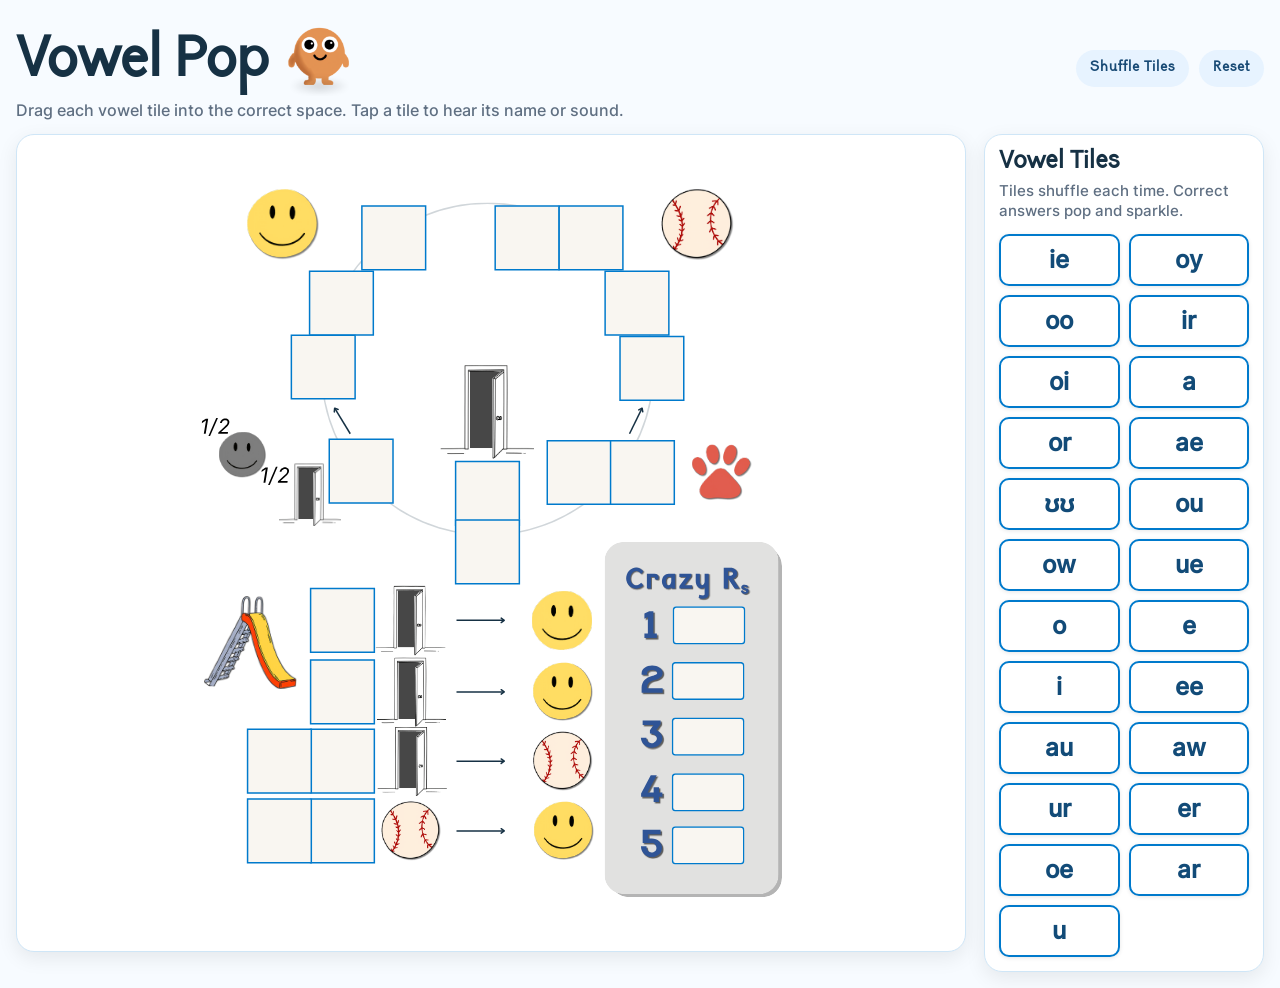
==== vowel-pop/index.html @ da7e0bbd "Create Sounds2Print Interactive platform" ====
<!doctype html>
<html lang="en">
  <head>
    <meta charset="UTF-8" />
    <meta name="viewport" content="width=device-width, initial-scale=1.0" />
    <title>Vowel Pop</title>
    <link rel="stylesheet" href="styles.css" />
    <link rel="icon" href="assets/images/favicon.svg" type="image/svg" />
  </head>

  <body>
    <main class="vowel-pop-app">
      <header class="vp-header">
        <div>
          <div id="confetti-container"></div>
          <h1>
            Vowel Pop
            <img
              src="assets/images/poppi-stand.png"
              alt="Poppi the vowel popper"
              class="poppi-icon"
            />
          </h1>
          <p>
            Drag each vowel tile into the correct space. Tap a tile to hear its
            name or sound.
          </p>
        </div>

        <div class="vp-actions">
          <button id="shuffleBtn" type="button">Shuffle Tiles</button>
          <button id="resetBtn" type="button">Reset</button>
        </div>
      </header>

      <section class="vp-layout">
        <section class="chart-panel">
          <div class="chart-stage" id="chartStage">
            <img
              src="assets/images/vc-chart.svg"
              alt="Blank vowel chart"
              class="chart-image"
              draggable="false"
            />
            <div id="zonesLayer" class="zones-layer"></div>
          </div>
        </section>

        <aside class="tile-tray">
          <h2>Vowel Tiles</h2>
          <p>Tiles shuffle each time. Correct answers pop and sparkle.</p>
          <div id="tiles" class="tiles-grid"></div>
        </aside>
      </section>
    </main>

    <div id="toast" class="toast"></div>

    <div
      id="celebration-overlay"
      class="celebration-overlay"
      style="display: none"
    >
      <div id="overlayBackdrop" class="overlay-backdrop"></div>
      <div class="celebration-content">
        <h2>Congratulations!</h2>
        <p>You placed all the vowels correctly!</p>
        <img
          id="poppi-celebration"
          src="assets/images/poppi-jump-1.png"
          alt="Poppi celebrating"
        />
        <div class="celebration-button-section">
          <button id="playAgainBtn" type="button">Play Again</button>
          <button id="closeBtn" type="button">Close</button>
        </div>
      </div>
    </div>

    <script src="app.js" defer></script>
  </body>
</html>
---- vowel-pop/styles.css ----
:root {
  --bg: #f7fbff;
  --panel: #ffffff;
  --ink: #163144;
  --muted: #5f6f82;
  --blue: #007acc;
  --blue-soft: #e7f3ff;
  --green: #6cb565;
  --dark-green: #3b6337;
  --red: #d95a4e;
  --dark-red: #7d342d;
  --border: #cfe6f7;
  --yellow: #f2cd5e;
  --orange: #d98452;
  --white: #f9f6f1;
  --shadow: 0 6px 20px rgba(0, 0, 0, 0.08);
}
@font-face {
  font-family: "SylexiadSansMedium";
  src:
    url("assets/fonts/Sylexiad/Sylexiad Sans Medium/TrueType ttf/SylexiadSansMedium.ttf")
      format("opentype"),
    url("assets/fonts/Sylexiad/Sylexiad Sans Medium/TrueType ttf/SylexiadSansMedium.woff")
      format("woff");
  font-weight: 500;
  font-style: normal;
}

@font-face {
  font-family: "SylexiadSansMedium-Italic";
  src:
    url("assets/fonts/Sylexiad/Sylexiad Sans Medium/TrueType ttf/SylexiadSansMedium-Italic.ttf")
      format("opentype"),
    url("assets/fonts/Sylexiad/Sylexiad Sans Medium/TrueType ttf/SylexiadSansMedium-Italic.woff")
      format("woff");
  font-weight: 500;
  font-style: italic;
}

@font-face {
  font-family: "SylexiadSansMedium-Bold";
  src:
    url("assets/fonts/Sylexiad/Sylexiad Sans Medium/TrueType ttf/SylexiadSansMedium-Bold.ttf")
      format("opentype"),
    url("assets/fonts/Sylexiad/Sylexiad Sans Medium/TrueType ttf/SylexiadSansMedium-Bold.woff")
      format("woff");
  font-weight: 500;
  font-style: normal;
}

@font-face {
  font-family: "SylexiadSansMedium-BItalic";
  src:
    url("assets/fonts/Sylexiad/Sylexiad Sans Medium/TrueType ttf/SylexiadSansMedium-BItalic.ttf")
      format("opentype"),
    url("assets/fonts/Sylexiad/Sylexiad Sans Medium/TrueType ttf/SylexiadSansMedium-BItalic.woff")
      format("woff");
  font-weight: 500;
  font-style: italic;
}

@font-face {
  font-family: "Inter";
  src: url("assets/fonts/Inter/Inter-VariableFont_slnt\,wght.ttf")
    format("opentype");
  font-weight: 500;
  font-style: normal;
}

@font-face {
  font-family: "Inter-light";
  src: url("assets/fonts/Inter/static/Inter-Light.ttf") format("opentype");
  font-weight: 500;
  font-style: normal;
}

* {
  box-sizing: border-box;
}

body {
  margin: 0;
  background: var(--bg);
  color: var(--ink);
  font-family: "Inter", Helvetica, sans-serif;
}

button {
  font: inherit;
}

.vowel-pop-app {
  width: min(1500px, 100%);
  margin: 0 auto;
  padding: 16px;
}

.vp-header {
  display: flex;
  justify-content: space-between;
  align-items: center;
  gap: 16px;
  margin-bottom: 14px;
}

.vp-header h1 {
  font-family: "SylexiadSansMedium", Helvetica, sans-serif;
  margin: 0 0 4px;
  font-size: clamp(3rem, 5vw, 4rem);
  display: flex;
  align-items: flex-end;
  gap: 10px;
}

.poppi-icon {
  width: min(80px, 8vw);
  margin-bottom: 0px;
}

.vp-header p {
  margin: 0;
  color: var(--muted);
}

.vp-actions {
  display: flex;
  gap: 10px;
  flex-wrap: wrap;
}

.vp-actions button {
  font-family: "SylexiadSansMedium", Helvetica, sans-serif;
  border: 0;
  border-radius: 999px;
  padding: 10px 14px;
  background: var(--blue-soft);
  color: #184a75;
  font-weight: 700;
  cursor: pointer;
  letter-spacing: 0.1cap;
}

.vp-layout {
  display: grid;
  grid-template-columns: minmax(0, 1fr) clamp(220px, 22vw, 280px);
  gap: 18px;
  align-items: start;
}

.chart-panel,
.tile-tray {
  background: var(--panel);
  border: 1px solid var(--border);
  border-radius: 18px;
  box-shadow: var(--shadow);
}

.chart-panel {
  display: flex;
  justify-content: center;
  align-items: center;
  padding: 12px;
}

.chart-stage {
  position: relative;
  height: min(88vh, 900px);
  aspect-ratio: 1700 / 2200;
  max-width: 100%;
  margin: 0 auto;
}

.chart-image,
.zones-layer {
  position: absolute;
  inset: 0;
  width: 100%;
  height: 100%;
}

.chart-image {
  object-fit: contain;
  user-select: none;
  -webkit-user-drag: none;
}

.zones-layer {
  pointer-events: none;
}

.drop-zone {
  position: absolute;
  width: 7.2%;
  height: 4.5%;
  border-radius: 12px;
  border: 2px dashed transparent;
  display: flex;
  align-items: center;
  justify-content: center;
  font-size: clamp(15px, 1.5vw, 24px);
  font-weight: 800;
  color: #10314a;
  text-align: center;
  pointer-events: auto;
  overflow: visible;
  transition:
    background 180ms ease,
    box-shadow 180ms ease,
    transform 180ms ease;
}

.drop-zone.is-hover {
  background: rgba(0, 122, 204, 0.12);
  border-color: rgba(0, 122, 204, 0.4);
}

.drop-zone.is-correct {
  background: rgba(126, 217, 87, 0.35);
  box-shadow:
    0 0 0 3px rgba(126, 217, 87, 0.18),
    0 0 16px rgba(126, 217, 87, 0.42);
  cursor: pointer;
  user-select: none;
}

.drop-zone.is-wrong {
  background: rgba(255, 107, 107, 0.32);
  box-shadow: 0 0 0 3px rgba(255, 107, 107, 0.14);
}

.tile-tray {
  position: sticky;
  top: 16px;
  padding: 14px;
  align-self: start;
  /* min-height: 80vh; */
}

.tile-tray h2 {
  font-family: "SylexiadSansMedium", Helvetica, sans-serif;
  margin: 0 0 4px;
  font-size: 1.75rem;
}

.tile-tray p {
  margin: 0 0 12px;
  color: var(--muted);
  font-size: 0.92rem;
  line-height: 1.35;
}

.tiles-grid {
  display: grid;
  grid-template-columns: repeat(2, minmax(0, 1fr));
  gap: 9px;
}

@media (max-width: 1050px) {
  .tiles-grid {
    grid-template-columns: repeat(auto-fit, minmax(70px, 1fr));
  }
}

.tile {
  min-height: 52px;
  border: 2px solid var(--blue);
  border-radius: 10px;
  background: white;
  color: #124b78;
  display: flex;
  align-items: center;
  justify-content: center;
  cursor: grab;
  user-select: none;
  font-size: clamp(18px, 2vw, 24px);
  font-weight: 800;
  box-shadow: 0 1px 4px rgba(0, 0, 0, 0.1);
  touch-action: none;
  transition:
    transform 0.15s ease,
    box-shadow 0.15s ease;
}

.tile:active {
  cursor: grabbing;
  transform: scale(1.03);
}

.tile.is-hidden {
  visibility: hidden;
  pointer-events: none;
}

.tile.is-dragging {
  margin: 0;
  z-index: 1000;
  box-shadow: 0 10px 20px rgba(0, 0, 0, 0.22);
}

/* .tile-placeholder {
  visibility: hidden;
} */

.tile-placeholder {
  border: 2px solid transparent;
  border-radius: 10px;
}

.pop {
  animation: pop 280ms ease-out;
}

@keyframes pop {
  0% {
    transform: scale(0.58);
    opacity: 0.45;
  }

  60% {
    transform: scale(1.18);
    opacity: 1;
  }

  100% {
    transform: scale(1);
    opacity: 1;
  }
}

.shake {
  animation: shake 350ms ease-in-out;
}

@keyframes shake {
  0% {
    transform: translateX(0);
  }
  20% {
    transform: translateX(-6px);
  }
  40% {
    transform: translateX(6px);
  }
  60% {
    transform: translateX(-4px);
  }
  80% {
    transform: translateX(4px);
  }
  100% {
    transform: translateX(0);
  }
}

.sparkle {
  position: absolute;
  left: 50%;
  top: 50%;
  transform: translate(-50%, -50%);
  width: 0;
  height: 0;
  pointer-events: none;
  z-index: 5;
}

.sparkle span {
  position: absolute;
  left: 0;
  top: 0;
  width: 4px;
  height: 18px;
  background: gold;
  border-radius: 2px;
  transform-origin: center center;
  transform: translate(-50%, -50%) rotate(var(--angle)) translateY(-60px);
  /*transform-origin: center 24px;*/
  opacity: 0;
  animation: burst 520ms ease-out forwards;
}

@keyframes burst {
  0% {
    opacity: 1;
    transform: translate(-50%, -50%) rotate(var(--angle)) translateY(0)
      scale(0.6);
  }

  100% {
    opacity: 0;
    transform: translate(-50%, -50%) rotate(var(--angle)) translateY(-60px)
      scale(1);
  }
}

.toast {
  position: fixed;
  left: 50%;
  bottom: 24px;
  z-index: 80;
  transform: translate(-50%, 20px);
  background: rgba(23, 50, 77, 0.92);
  color: white;
  padding: 10px 16px;
  border-radius: 999px;
  font-weight: 700;
  opacity: 0;
  pointer-events: none;
  transition:
    opacity 180ms ease,
    transform 180ms ease;
}

.toast.is-visible {
  opacity: 1;
  transform: translate(-50%, 0);
}

@media (max-width: 1050px) {
  .vp-layout {
    grid-template-columns: 1fr;
  }

  .tile-tray {
    position: static;
  }

  .tiles-grid {
    grid-template-columns: repeat(6, minmax(0, 1fr));
  }

  .chart-stage {
    height: min(72vh, 760px);
  }
}

@media (max-width: 760px) {
  .vp-header {
    align-items: flex-start;
    flex-direction: column;
  }

  .tiles-grid {
    grid-template-columns: repeat(4, minmax(0, 1fr));
  }
}

#confetti-container {
  position: fixed;
  inset: 0;
  pointer-events: none;
  overflow: hidden;
  z-index: 1000;
}

.confetti {
  position: absolute;
  width: 10px;
  height: 16px;
  opacity: 0.95;
  animation: confettiFall linear forwards;
}

.rect {
  width: 8px;
  height: 8px;
  border-radius: 2px;
}

.circle {
  width: 10px;
  height: 10px;
  border-radius: 50%;
}

.streamer {
  width: 4px;
  height: 22px;
  border-radius: 999px;
}

.squiggle {
  width: 12px;
  height: 36px;
}

@keyframes confettiFall {
  0% {
    transform: translate(0, -30px) rotate(0deg) scale(var(--scale));
  }

  50% {
    transform: translate(var(--drift), 50vh) rotate(360deg) scale(var(--scale));
  }

  100% {
    transform: translate(calc(var(--drift) * -0.5), 110vh) rotate(720deg)
      scale(var(--scale));
  }
}

#celebration-overlay {
  position: fixed;
  inset: 0;
  display: flex;
  align-items: center;
  justify-content: center;
}

#overlayBackdrop {
  position: absolute;
  inset: 0;
  background: rgba(0, 0, 0, 0.55);
}

.celebration-content {
  position: absolute;
  /* inset: 100px 60px; */
  display: flex;
  flex-direction: column;
  align-items: center;
  justify-content: center;
  gap: 1vh;
  padding: 24px;
  background-color: var(--bg);
  border-radius: 18px;
  width: 60vw;
  max-width: 700px;
  max-height: 90vh;
}

.celebration-content h2 {
  font-family: "SylexiadSansMedium", Helvetica, sans-serif;
  margin: 0;
  font-size: clamp(2rem, 4vw, 3rem);
  text-align: center;
}

#poppi-celebration {
  height: min(250px, 35vh);
  max-width: min(340px, 50vw);
}

.celebration-button-section {
  display: flex;
  flex-direction: row;
  justify-content: space-around;
  align-items: center;
  gap: 30px;
}

#playAgainBtn {
  font-family: "SylexiadSansMedium", Helvetica, sans-serif;
  border: 0;
  border-radius: 999px;
  padding: 10px 14px;
  background: var(--green);
  color: var(--white);
  font-weight: 700;
  cursor: pointer;
  font-size: 1.5rem;
}

#playAgainBtn:hover {
  background: var(--dark-green);
  color: var(--white);
}

#closeBtn {
  font-family: "SylexiadSansMedium", Helvetica, sans-serif;
  border: 0;
  border-radius: 999px;
  padding: 10px 14px;
  background: var(--red);
  color: var(--white);
  font-weight: 700;
  cursor: pointer;
  font-size: 1.5rem;
}

#closeBtn:hover {
  background: var(--dark-red);
  color: var(--white);
}
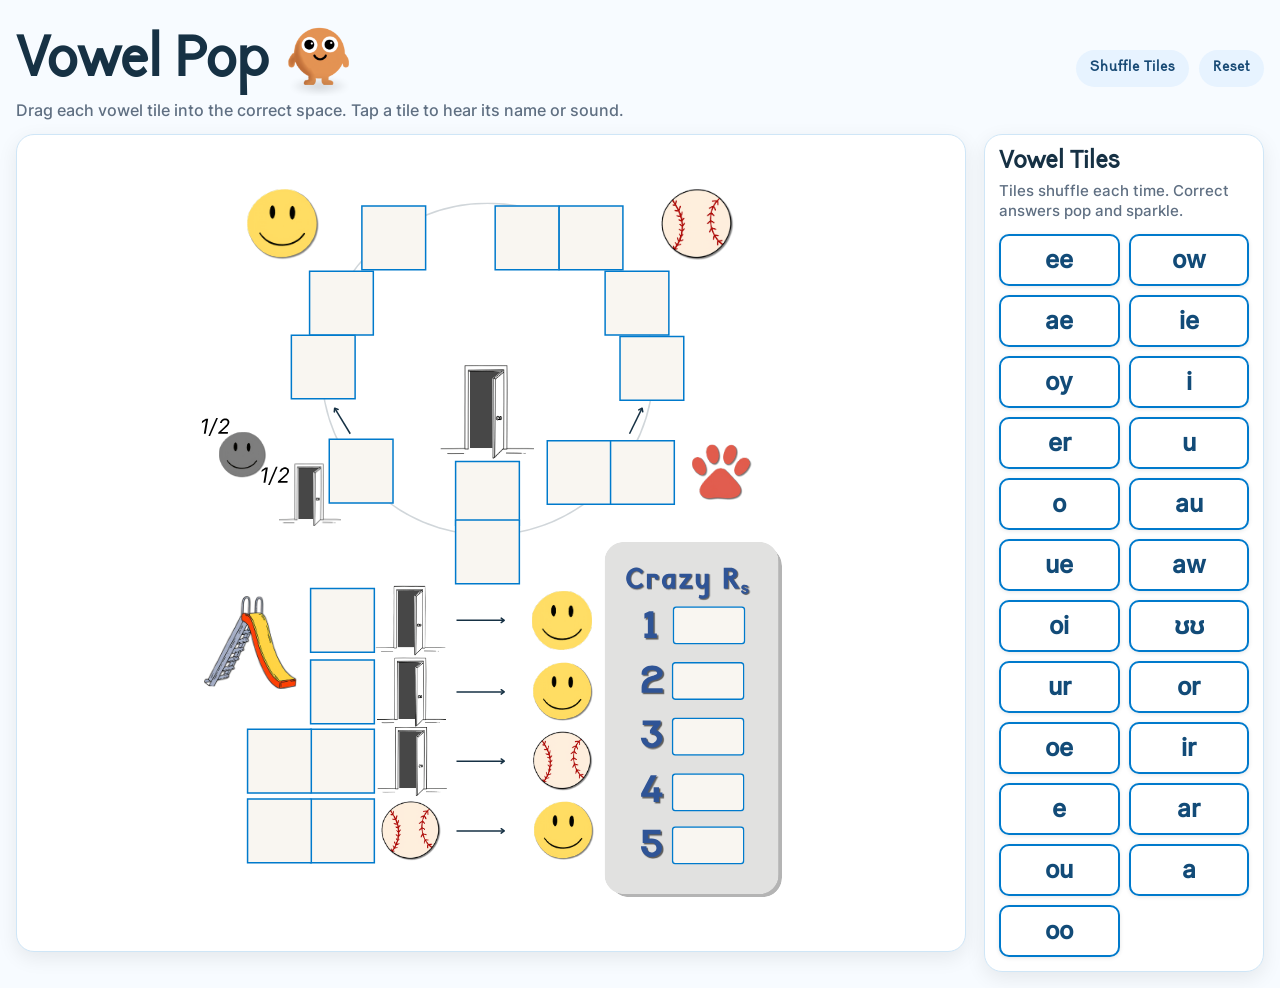
==== commit 83c08522: "Added google tag for google analytics" ====
--- a/vowel-pop/index.html
+++ b/vowel-pop/index.html
@@ -1,6 +1,21 @@
 <!doctype html>
 <html lang="en">
   <head>
+    <!-- Google tag (gtag.js) -->
+    <script
+      async
+      src="https://www.googletagmanager.com/gtag/js?id=G-T940ML7WC2"
+    ></script>
+    <script>
+      window.dataLayer = window.dataLayer || [];
+      function gtag() {
+        dataLayer.push(arguments);
+      }
+      gtag("js", new Date());
+
+      gtag("config", "G-T940ML7WC2");
+    </script>
+
     <meta charset="UTF-8" />
     <meta name="viewport" content="width=device-width, initial-scale=1.0" />
     <title>Vowel Pop</title>
